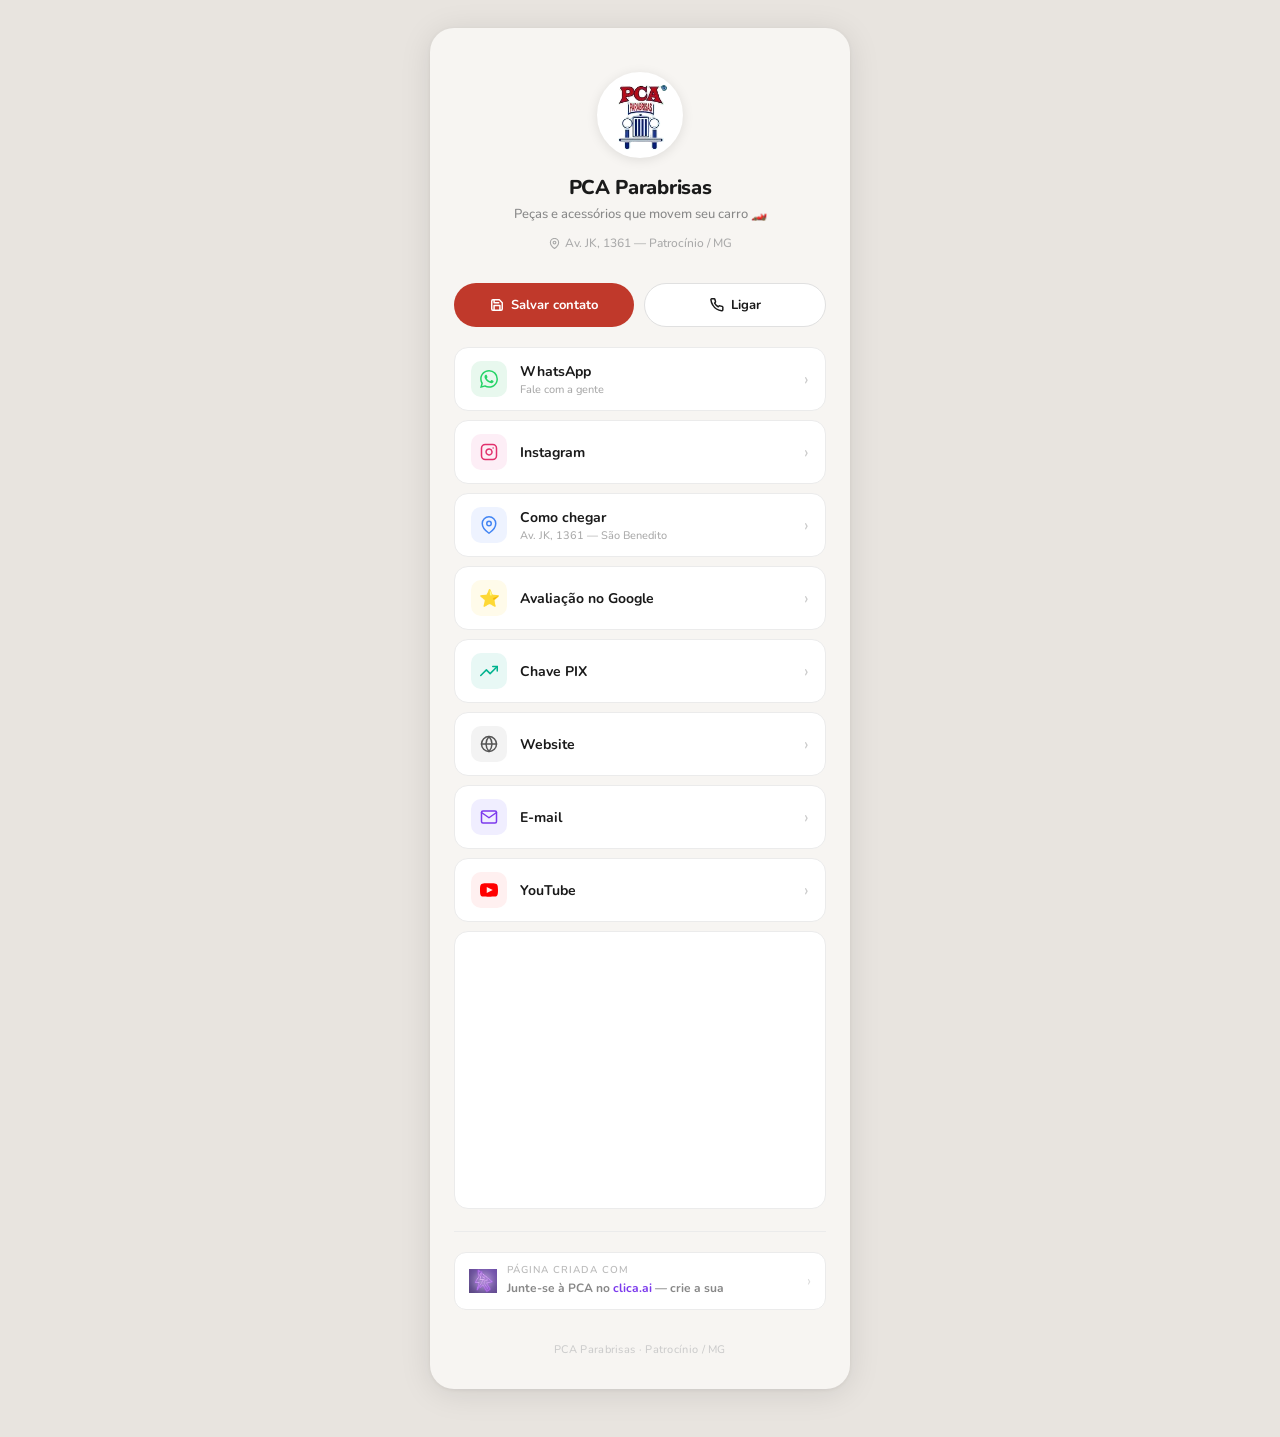
==== pcaparabrisas/index.html @ f95d6e51 "Add files via upload Organizando pasta." ====
<!DOCTYPE html>
<html lang="pt-BR">
<head>
  <meta charset="UTF-8"/>
  <meta name="viewport" content="width=device-width, initial-scale=1.0"/>
  <title>PCA Parabrisas</title>
  <link href="https://fonts.googleapis.com/css2?family=Nunito:wght@400;500;600;700;800&display=swap" rel="stylesheet"/>
  <link rel="stylesheet" href="style.css"/>
</head>
<body>
<div class="page">

  <!-- HEADER -->
  <div class="header">
    <div class="avatar">
      <img src="assets/logo-pca.png" alt="PCA Parabrisas"/>
    </div>
    <div class="brand">PCA Parabrisas</div>
    <div class="slogan">Peças e acessórios que movem seu carro 🏎️</div>
    <a href="https://maps.google.com/?q=Av.+Juscelino+Kubitschek+1361+São+Benedito+Patrocinio+MG" target="_blank" class="location">
      <svg width="11" height="11" viewBox="0 0 24 24" fill="none" stroke="currentColor" stroke-width="2.5" stroke-linecap="round" stroke-linejoin="round"><path d="M21 10c0 7-9 13-9 13S3 17 3 10a9 9 0 0 1 18 0z"/><circle cx="12" cy="10" r="3"/></svg>
      Av. JK, 1361 — Patrocínio / MG
    </a>
  </div>

  <!-- AÇÕES RÁPIDAS -->
  <div class="actions">
    <a href="#" id="btn-save" class="btn-action btn-save">
      <svg width="14" height="14" viewBox="0 0 24 24" fill="none" stroke="currentColor" stroke-width="2.5" stroke-linecap="round" stroke-linejoin="round"><path d="M19 21H5a2 2 0 0 1-2-2V5a2 2 0 0 1 2-2h11l5 5v11a2 2 0 0 1-2 2z"/><polyline points="17 21 17 13 7 13 7 21"/><polyline points="7 3 7 8 15 8"/></svg>
      Salvar contato
    </a>
    <a href="tel:+55" class="btn-action btn-call">
      <svg width="14" height="14" viewBox="0 0 24 24" fill="none" stroke="currentColor" stroke-width="2.5" stroke-linecap="round" stroke-linejoin="round"><path d="M22 16.92v3a2 2 0 0 1-2.18 2 19.79 19.79 0 0 1-8.63-3.07A19.5 19.5 0 0 1 4.69 12 19.79 19.79 0 0 1 1.61 3.34 2 2 0 0 1 3.6 1.14h3a2 2 0 0 1 2 1.72c.127.96.361 1.903.7 2.81a2 2 0 0 1-.45 2.11L7.91 8.72a16 16 0 0 0 6.29 6.29l.95-.95a2 2 0 0 1 2.11-.45c.907.339 1.85.573 2.81.7A2 2 0 0 1 22 16.92z"/></svg>
      Ligar
    </a>
  </div>

  <!-- LINKS -->
  <div class="links">

    <a href="https://wa.me/55" target="_blank" class="link">
      <div class="link-icon ic-wa"><svg width="18" height="18" viewBox="0 0 24 24" fill="currentColor"><path d="M17.472 14.382c-.297-.149-1.758-.867-2.03-.967-.273-.099-.471-.148-.67.15-.197.297-.767.966-.94 1.164-.173.199-.347.223-.644.075-.297-.15-1.255-.463-2.39-1.475-.883-.788-1.48-1.761-1.653-2.059-.173-.297-.018-.458.13-.606.134-.133.298-.347.446-.52.149-.174.198-.298.298-.497.099-.198.05-.371-.025-.52-.075-.149-.669-1.612-.916-2.207-.242-.579-.487-.5-.669-.51a12.8 12.8 0 0 0-.57-.01c-.198 0-.52.074-.792.372-.272.297-1.04 1.016-1.04 2.479 0 1.462 1.065 2.875 1.213 3.074.149.198 2.096 3.2 5.077 4.487.709.306 1.262.489 1.694.625.712.227 1.36.195 1.871.118.571-.085 1.758-.719 2.006-1.413.248-.694.248-1.289.173-1.413-.074-.124-.272-.198-.57-.347m-5.421 7.403h-.004a9.87 9.87 0 0 1-5.031-1.378l-.361-.214-3.741.982.998-3.648-.235-.374a9.86 9.86 0 0 1-1.51-5.26c.001-5.45 4.436-9.884 9.888-9.884 2.64 0 5.122 1.03 6.988 2.898a9.825 9.825 0 0 1 2.893 6.994c-.003 5.45-4.437 9.884-9.885 9.884m8.413-18.297A11.815 11.815 0 0 0 12.05 0C5.495 0 .16 5.335.157 11.892c0 2.096.547 4.142 1.588 5.945L.057 24l6.305-1.654a11.882 11.882 0 0 0 5.683 1.448h.005c6.554 0 11.89-5.335 11.893-11.893a11.821 11.821 0 0 0-3.48-8.413Z"/></svg></div>
      <div class="link-label">WhatsApp<span class="link-sub">Fale com a gente</span></div>
      <span class="link-arrow">›</span>
    </a>

    <a href="https://instagram.com/pcaparabrisas" target="_blank" class="link">
      <div class="link-icon ic-ig"><svg width="18" height="18" viewBox="0 0 24 24" fill="none" stroke="currentColor" stroke-width="2" stroke-linecap="round" stroke-linejoin="round"><rect x="2" y="2" width="20" height="20" rx="5"/><path d="M16 11.37A4 4 0 1 1 12.63 8 4 4 0 0 1 16 11.37z"/><line x1="17.5" y1="6.5" x2="17.51" y2="6.5"/></svg></div>
      <div class="link-label">Instagram</div>
      <span class="link-arrow">›</span>
    </a>

    <a href="https://maps.google.com/?q=Av.+Juscelino+Kubitschek+1361+Patrocinio+MG" target="_blank" class="link">
      <div class="link-icon ic-map"><svg width="18" height="18" viewBox="0 0 24 24" fill="none" stroke="currentColor" stroke-width="2" stroke-linecap="round" stroke-linejoin="round"><path d="M21 10c0 7-9 13-9 13S3 17 3 10a9 9 0 0 1 18 0z"/><circle cx="12" cy="10" r="3"/></svg></div>
      <div class="link-label">Como chegar<span class="link-sub">Av. JK, 1361 — São Benedito</span></div>
      <span class="link-arrow">›</span>
    </a>

    <a href="#" class="link">
      <div class="link-icon ic-star">⭐</div>
      <div class="link-label">Avaliação no Google</div>
      <span class="link-arrow">›</span>
    </a>

    <a href="#" class="link">
      <div class="link-icon ic-pix"><svg width="18" height="18" viewBox="0 0 24 24" fill="none" stroke="currentColor" stroke-width="2" stroke-linecap="round" stroke-linejoin="round"><polyline points="23 6 13.5 15.5 8.5 10.5 1 18"/><polyline points="17 6 23 6 23 12"/></svg></div>
      <div class="link-label">Chave PIX</div>
      <span class="link-arrow">›</span>
    </a>

    <a href="#" class="link">
      <div class="link-icon ic-site"><svg width="18" height="18" viewBox="0 0 24 24" fill="none" stroke="currentColor" stroke-width="2" stroke-linecap="round" stroke-linejoin="round"><circle cx="12" cy="12" r="10"/><line x1="2" y1="12" x2="22" y2="12"/><path d="M12 2a15.3 15.3 0 0 1 4 10 15.3 15.3 0 0 1-4 10 15.3 15.3 0 0 1-4-10 15.3 15.3 0 0 1 4-10z"/></svg></div>
      <div class="link-label">Website</div>
      <span class="link-arrow">›</span>
    </a>

    <a href="mailto:contato@pcaparabrisas.com.br" class="link">
      <div class="link-icon ic-mail"><svg width="18" height="18" viewBox="0 0 24 24" fill="none" stroke="currentColor" stroke-width="2" stroke-linecap="round" stroke-linejoin="round"><path d="M4 4h16c1.1 0 2 .9 2 2v12c0 1.1-.9 2-2 2H4c-1.1 0-2-.9-2-2V6c0-1.1.9-2 2-2z"/><polyline points="22,6 12,13 2,6"/></svg></div>
      <div class="link-label">E-mail</div>
      <span class="link-arrow">›</span>
    </a>

    <a href="https://youtube.com/@pcaparabrisas" target="_blank" class="link">
      <div class="link-icon ic-yt"><svg width="18" height="18" viewBox="0 0 24 24" fill="currentColor"><path d="M19.615 3.184c-3.604-.246-11.631-.245-15.23 0-3.897.266-4.356 2.62-4.385 8.816.029 6.185.484 8.549 4.385 8.816 3.6.245 11.626.246 15.23 0 3.897-.266 4.356-2.62 4.385-8.816-.029-6.185-.484-8.549-4.385-8.816zm-10.615 12.816v-8l8 3.993-8 4.007z"/></svg></div>
      <div class="link-label">YouTube</div>
      <span class="link-arrow">›</span>
    </a>

    <a href="https://maps.google.com/?q=Av.+Juscelino+Kubitschek+1361+Patrocinio+MG" target="_blank" class="link">
<iframe src="https://www.google.com/maps/embed?pb=!1m18!1m12!1m3!1d3774.0635754454747!2d-46.99857899999999!3d-18.9285799!2m3!1f0!2f0!3f0!3m2!1i1024!2i768!4f13.1!3m3!1m2!1s0x94afbaeb46625031%3A0x6a85503c4d590db1!2sPCA%20Parabrisas%20LTDA!5e0!3m2!1spt-BR!2sbr!4v1773636270590!5m2!1spt-BR!2sbr" width="600" height="250" style="border:0;" allowfullscreen="" loading="lazy" referrerpolicy="no-referrer-when-downgrade"></iframe>
    </a>

  </div>

  <!-- CLICA.AI BANNER -->
  <div class="sep"></div>
  <div class="clica-wrap">
    <a href="https://wa.me/5534997168699?text=Olá!%20Vi%20a%20página%20da%20PCA%20Parabrisas%20e%20quero%20uma%20para%20minha%20empresa!" target="_blank" class="clica">
      <img src="assets/logo-clicaai.png" alt="clica.ai"/>
      <div class="clica-text">
        <small>Página criada com</small>
        <span>Junte-se à PCA no <b>clica.ai</b> — crie a sua</span>
      </div>
      <span class="clica-arr">›</span>
    </a>
  </div>

  <div class="footer">PCA Parabrisas · Patrocínio / MG</div>

</div>
<script src="main.js"></script>
</body>
</html>
---- pcaparabrisas/style.css ----
/* ============================================
   PCA Parabrisas — Link na Bio
   style.css
   ============================================ */

*, *::before, *::after { box-sizing: border-box; margin: 0; padding: 0; }

body {
  font-family: 'Nunito', sans-serif;
  background: #e8e4df;
  min-height: 100dvh;
  display: flex;
  justify-content: center;
  align-items: flex-start;
  padding: 28px 16px 48px;
  color: #1a1a1a;
}

/* ── CARD ── */
.page {
  width: 100%;
  max-width: 420px;
  background: #f7f5f2;
  border-radius: 24px;
  box-shadow: 0 4px 32px rgba(0,0,0,.1), 0 1px 4px rgba(0,0,0,.06);
  overflow: hidden;
  display: flex;
  flex-direction: column;
  align-items: center;
  padding-bottom: 32px;
}

/* ── HEADER ── */
.header {
  width: 100%;
  padding: 44px 24px 32px;
  display: flex;
  flex-direction: column;
  align-items: center;
  text-align: center;
}

.avatar {
  width: 86px; height: 86px;
  border-radius: 50%;
  overflow: hidden;
  margin-bottom: 16px;
  border: 3px solid #fff;
  box-shadow: 0 2px 12px rgba(0,0,0,.1);
  background: #fff;
}
.avatar img { width: 100%; height: 100%; object-fit: cover; }

.brand  { font-size: 20px; font-weight: 800; color: #1a1a1a; letter-spacing: -.3px; }
.slogan { font-size: 13px; color: #888; margin-top: 4px; font-weight: 500; }

.location {
  display: inline-flex; align-items: center; gap: 5px;
  margin-top: 12px;
  font-size: 12px; color: #aaa; font-weight: 500;
  text-decoration: none;
  transition: color .2s;
}
.location:hover { color: #c0392b; }
.location svg { flex-shrink: 0; }

/* ── ACTION ROW ── */
.actions {
  display: flex; gap: 10px;
  width: calc(100% - 48px);
  margin-bottom: 20px;
}
.btn-action {
  flex: 1;
  display: flex; align-items: center; justify-content: center; gap: 7px;
  height: 44px;
  border-radius: 99px;
  font-family: 'Nunito'; font-size: 13px; font-weight: 700;
  text-decoration: none;
  transition: all .18s;
  border: none; cursor: pointer;
}
.btn-save {
  background: #c0392b;
  color: #fff;
}
.btn-save:hover { background: #a93226; }
.btn-call {
  background: #fff;
  color: #1a1a1a;
  border: 1.5px solid #e0e0e0;
}
.btn-call:hover { border-color: #bbb; background: #fafafa; }

/* ── LINKS ── */
.links {
  width: calc(100% - 48px);
  display: flex; flex-direction: column; gap: 9px;
}

.link {
  display: flex; align-items: center; gap: 13px;
  padding: 13px 16px;
  border-radius: 14px;
  background: #fff;
  border: 1.5px solid #ebebeb;
  text-decoration: none;
  color: #1a1a1a;
  font-size: 14px; font-weight: 700;
  transition: all .18s;
  animation: up .4s both;
}
.link:hover {
  border-color: #d0d0d0;
  box-shadow: 0 4px 14px rgba(0,0,0,.07);
  transform: translateY(-1px);
}
.link:active { transform: scale(.99); }

.link-icon {
  width: 36px; height: 36px; flex-shrink: 0;
  border-radius: 10px;
  display: flex; align-items: center; justify-content: center;
  font-size: 17px;
}
.link-label { flex: 1; }
.link-sub {
  font-size: 11px; font-weight: 500; color: #aaa;
  display: block; margin-top: 1px;
}
.link-arrow { color: #ccc; font-size: 18px; font-weight: 400; transition: transform .18s; }
.link:hover .link-arrow { transform: translateX(3px); color: #999; }

/* ── ICON COLORS ── */
.ic-wa   { background: #e8f8ee; color: #25d366; }
.ic-ig   { background: #fdeef6; color: #e1306c; }
.ic-map  { background: #eef3ff; color: #4285f4; }
.ic-star { background: #fffbea; color: #f5b400; }
.ic-pix  { background: #e8f8f5; color: #00b38f; }
.ic-site { background: #f3f3f3; color: #555; }
.ic-mail { background: #f0eeff; color: #7c3aed; }
.ic-yt   { background: #fff0f0; color: #ff0000; }
.ic-tel  { background: #efffef; color: #2e7d32; }

/* ── DIVIDER ── */
.sep {
  width: calc(100% - 48px);
  height: 1px;
  background: #ebebeb;
  margin: 22px 0 20px;
}

/* ── CLICA.AI BANNER ── */
.clica-wrap { width: calc(100% - 48px); }
.clica {
  display: flex; align-items: center; gap: 10px;
  padding: 11px 14px;
  border-radius: 12px;
  border: 1.5px solid #ebebeb;
  background: #fff;
  text-decoration: none;
  transition: all .18s;
}
.clica:hover {
  border-color: #d4b8ff;
  box-shadow: 0 2px 10px rgba(124,58,237,.08);
}
.clica img {
  width: 28px; height: 28px; object-fit: contain; flex-shrink: 0;
  opacity: .75;
}
.clica-text { flex: 1; line-height: 1.3; }
.clica-text small {
  font-size: 10px; font-weight: 600; color: #bbb;
  text-transform: uppercase; letter-spacing: 1px;
  display: block;
}
.clica-text span { font-size: 12px; font-weight: 700; color: #888; }
.clica-text span b { color: #7c3aed; }
.clica-arr { color: #ddd; font-size: 16px; }

/* ── FOOTER ── */
.footer {
  margin-top: 32px;
  font-size: 11px; color: #ccc; font-weight: 500;
  letter-spacing: .3px;
}

/* ── ANIMAÇÕES ── */
@keyframes up {
  from { opacity: 0; transform: translateY(12px); }
  to   { opacity: 1; transform: translateY(0); }
}
.links .link:nth-child(1) { animation-delay: .04s }
.links .link:nth-child(2) { animation-delay: .08s }
.links .link:nth-child(3) { animation-delay: .12s }
.links .link:nth-child(4) { animation-delay: .16s }
.links .link:nth-child(5) { animation-delay: .20s }
.links .link:nth-child(6) { animation-delay: .24s }
.links .link:nth-child(7) { animation-delay: .28s }
.links .link:nth-child(8) { animation-delay: .32s }
.links .link:nth-child(9) { animation-delay: .36s }
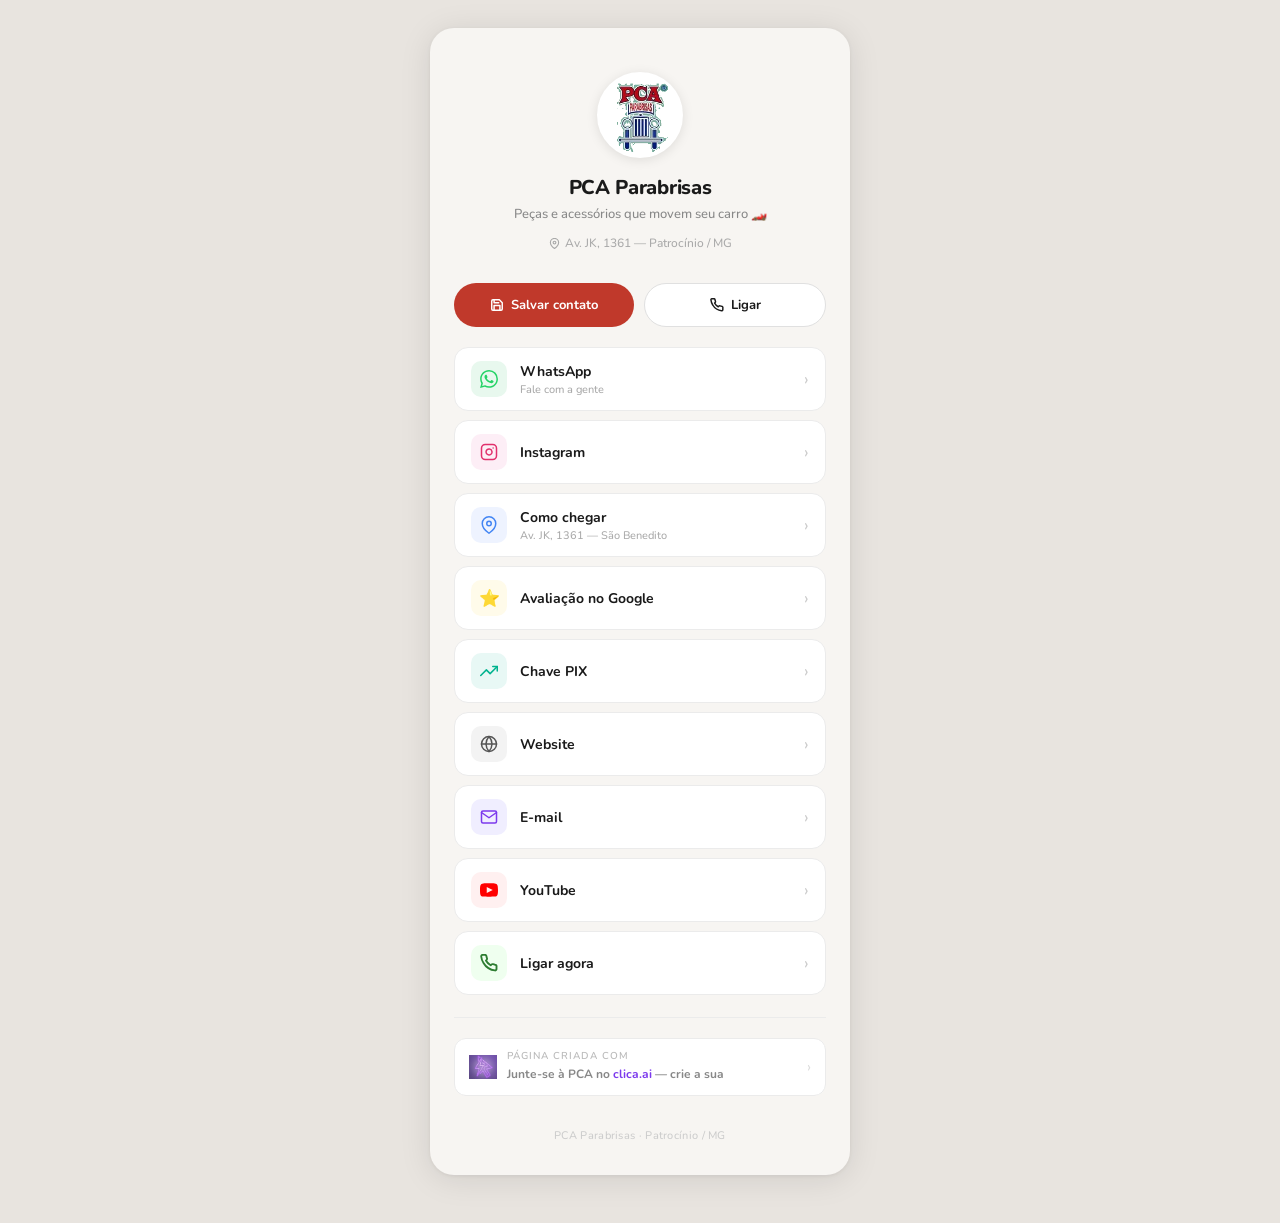
==== commit bd626b28: "Update index.html" ====
--- a/pcaparabrisas/index.html
+++ b/pcaparabrisas/index.html
@@ -5,98 +5,283 @@
   <meta name="viewport" content="width=device-width, initial-scale=1.0"/>
   <title>PCA Parabrisas</title>
   <link href="https://fonts.googleapis.com/css2?family=Nunito:wght@400;500;600;700;800&display=swap" rel="stylesheet"/>
-  <link rel="stylesheet" href="style.css"/>
+  <style>
+/* ============================================
+   PCA Parabrisas — Link na Bio
+   style.css
+   ============================================ */
+
+*, *::before, *::after { box-sizing: border-box; margin: 0; padding: 0; }
+
+body {
+  font-family: 'Nunito', sans-serif;
+  background: #e8e4df;
+  min-height: 100dvh;
+  display: flex;
+  justify-content: center;
+  align-items: flex-start;
+  padding: 28px 16px 48px;
+  color: #1a1a1a;
+}
+
+/* ── CARD ── */
+.page {
+  width: 100%;
+  max-width: 420px;
+  background: #f7f5f2;
+  border-radius: 24px;
+  box-shadow: 0 4px 32px rgba(0,0,0,.1), 0 1px 4px rgba(0,0,0,.06);
+  overflow: hidden;
+  display: flex;
+  flex-direction: column;
+  align-items: center;
+  padding-bottom: 32px;
+}
+
+/* ── HEADER ── */
+.header {
+  width: 100%;
+  padding: 44px 24px 32px;
+  display: flex;
+  flex-direction: column;
+  align-items: center;
+  text-align: center;
+}
+
+.avatar {
+  width: 86px; height: 86px;
+  border-radius: 50%;
+  overflow: hidden;
+  margin-bottom: 16px;
+  border: 3px solid #fff;
+  box-shadow: 0 2px 12px rgba(0,0,0,.1);
+  background: #fff;
+}
+.avatar img { width: 100%; height: 100%; object-fit: cover; }
+
+.brand  { font-size: 20px; font-weight: 800; color: #1a1a1a; letter-spacing: -.3px; }
+.slogan { font-size: 13px; color: #888; margin-top: 4px; font-weight: 500; }
+
+.location {
+  display: inline-flex; align-items: center; gap: 5px;
+  margin-top: 12px;
+  font-size: 12px; color: #aaa; font-weight: 500;
+  text-decoration: none;
+  transition: color .2s;
+}
+.location:hover { color: #c0392b; }
+.location svg { flex-shrink: 0; }
+
+/* ── ACTION ROW ── */
+.actions {
+  display: flex; gap: 10px;
+  width: calc(100% - 48px);
+  margin-bottom: 20px;
+}
+.btn-action {
+  flex: 1;
+  display: flex; align-items: center; justify-content: center; gap: 7px;
+  height: 44px;
+  border-radius: 99px;
+  font-family: 'Nunito'; font-size: 13px; font-weight: 700;
+  text-decoration: none;
+  transition: all .18s;
+  border: none; cursor: pointer;
+}
+.btn-save {
+  background: #c0392b;
+  color: #fff;
+}
+.btn-save:hover { background: #a93226; }
+.btn-call {
+  background: #fff;
+  color: #1a1a1a;
+  border: 1.5px solid #e0e0e0;
+}
+.btn-call:hover { border-color: #bbb; background: #fafafa; }
+
+/* ── LINKS ── */
+.links {
+  width: calc(100% - 48px);
+  display: flex; flex-direction: column; gap: 9px;
+}
+
+.link {
+  display: flex; align-items: center; gap: 13px;
+  padding: 13px 16px;
+  border-radius: 14px;
+  background: #fff;
+  border: 1.5px solid #ebebeb;
+  text-decoration: none;
+  color: #1a1a1a;
+  font-size: 14px; font-weight: 700;
+  transition: all .18s;
+  animation: up .4s both;
+}
+.link:hover {
+  border-color: #d0d0d0;
+  box-shadow: 0 4px 14px rgba(0,0,0,.07);
+  transform: translateY(-1px);
+}
+.link:active { transform: scale(.99); }
+
+.link-icon {
+  width: 36px; height: 36px; flex-shrink: 0;
+  border-radius: 10px;
+  display: flex; align-items: center; justify-content: center;
+  font-size: 17px;
+}
+.link-label { flex: 1; }
+.link-sub {
+  font-size: 11px; font-weight: 500; color: #aaa;
+  display: block; margin-top: 1px;
+}
+.link-arrow { color: #ccc; font-size: 18px; font-weight: 400; transition: transform .18s; }
+.link:hover .link-arrow { transform: translateX(3px); color: #999; }
+
+/* ── ICON COLORS ── */
+.ic-wa   { background: #e8f8ee; color: #25d366; }
+.ic-ig   { background: #fdeef6; color: #e1306c; }
+.ic-map  { background: #eef3ff; color: #4285f4; }
+.ic-star { background: #fffbea; color: #f5b400; }
+.ic-pix  { background: #e8f8f5; color: #00b38f; }
+.ic-site { background: #f3f3f3; color: #555; }
+.ic-mail { background: #f0eeff; color: #7c3aed; }
+.ic-yt   { background: #fff0f0; color: #ff0000; }
+.ic-tel  { background: #efffef; color: #2e7d32; }
+
+/* ── DIVIDER ── */
+.sep {
+  width: calc(100% - 48px);
+  height: 1px;
+  background: #ebebeb;
+  margin: 22px 0 20px;
+}
+
+/* ── CLICA.AI BANNER ── */
+.clica-wrap { width: calc(100% - 48px); }
+.clica {
+  display: flex; align-items: center; gap: 10px;
+  padding: 11px 14px;
+  border-radius: 12px;
+  border: 1.5px solid #ebebeb;
+  background: #fff;
+  text-decoration: none;
+  transition: all .18s;
+}
+.clica:hover {
+  border-color: #d4b8ff;
+  box-shadow: 0 2px 10px rgba(124,58,237,.08);
+}
+.clica img {
+  width: 28px; height: 28px; object-fit: contain; flex-shrink: 0;
+  opacity: .75;
+}
+.clica-text { flex: 1; line-height: 1.3; }
+.clica-text small {
+  font-size: 10px; font-weight: 600; color: #bbb;
+  text-transform: uppercase; letter-spacing: 1px;
+  display: block;
+}
+.clica-text span { font-size: 12px; font-weight: 700; color: #888; }
+.clica-text span b { color: #7c3aed; }
+.clica-arr { color: #ddd; font-size: 16px; }
+
+/* ── FOOTER ── */
+.footer {
+  margin-top: 32px;
+  font-size: 11px; color: #ccc; font-weight: 500;
+  letter-spacing: .3px;
+}
+
+/* ── ANIMAÇÕES ── */
+@keyframes up {
+  from { opacity: 0; transform: translateY(12px); }
+  to   { opacity: 1; transform: translateY(0); }
+}
+.links .link:nth-child(1) { animation-delay: .04s }
+.links .link:nth-child(2) { animation-delay: .08s }
+.links .link:nth-child(3) { animation-delay: .12s }
+.links .link:nth-child(4) { animation-delay: .16s }
+.links .link:nth-child(5) { animation-delay: .20s }
+.links .link:nth-child(6) { animation-delay: .24s }
+.links .link:nth-child(7) { animation-delay: .28s }
+.links .link:nth-child(8) { animation-delay: .32s }
+.links .link:nth-child(9) { animation-delay: .36s }
+
+  </style>
 </head>
 <body>
 <div class="page">
 
-  <!-- HEADER -->
   <div class="header">
     <div class="avatar">
-      <img src="assets/logo-pca.png" alt="PCA Parabrisas"/>
+      <img src="[data-uri]" alt="PCA Parabrisas"/>
     </div>
     <div class="brand">PCA Parabrisas</div>
     <div class="slogan">Peças e acessórios que movem seu carro 🏎️</div>
     <a href="https://maps.google.com/?q=Av.+Juscelino+Kubitschek+1361+São+Benedito+Patrocinio+MG" target="_blank" class="location">
-      <svg width="11" height="11" viewBox="0 0 24 24" fill="none" stroke="currentColor" stroke-width="2.5" stroke-linecap="round" stroke-linejoin="round"><path d="M21 10c0 7-9 13-9 13S3 17 3 10a9 9 0 0 1 18 0z"/><circle cx="12" cy="10" r="3"/></svg>
-      Av. JK, 1361 — Patrocínio / MG
+      <svg width="11" height="11" viewBox="0 0 24 24" fill="none" stroke="currentColor" stroke-width="2.5" stroke-linecap="round" stroke-linejoin="round"><path d="M21 10c0 7-9 13-9 13S3 17 3 10a9 9 0 0 1 18 0z"/><circle cx="12" cy="10" r="3"/></svg> Av. JK, 1361 — Patrocínio / MG
     </a>
   </div>
 
-  <!-- AÇÕES RÁPIDAS -->
   <div class="actions">
-    <a href="#" id="btn-save" class="btn-action btn-save">
-      <svg width="14" height="14" viewBox="0 0 24 24" fill="none" stroke="currentColor" stroke-width="2.5" stroke-linecap="round" stroke-linejoin="round"><path d="M19 21H5a2 2 0 0 1-2-2V5a2 2 0 0 1 2-2h11l5 5v11a2 2 0 0 1-2 2z"/><polyline points="17 21 17 13 7 13 7 21"/><polyline points="7 3 7 8 15 8"/></svg>
-      Salvar contato
-    </a>
-    <a href="tel:+55" class="btn-action btn-call">
-      <svg width="14" height="14" viewBox="0 0 24 24" fill="none" stroke="currentColor" stroke-width="2.5" stroke-linecap="round" stroke-linejoin="round"><path d="M22 16.92v3a2 2 0 0 1-2.18 2 19.79 19.79 0 0 1-8.63-3.07A19.5 19.5 0 0 1 4.69 12 19.79 19.79 0 0 1 1.61 3.34 2 2 0 0 1 3.6 1.14h3a2 2 0 0 1 2 1.72c.127.96.361 1.903.7 2.81a2 2 0 0 1-.45 2.11L7.91 8.72a16 16 0 0 0 6.29 6.29l.95-.95a2 2 0 0 1 2.11-.45c.907.339 1.85.573 2.81.7A2 2 0 0 1 22 16.92z"/></svg>
-      Ligar
-    </a>
+    <a href="#" id="btn-save" class="btn-action btn-save"><svg width="14" height="14" viewBox="0 0 24 24" fill="none" stroke="currentColor" stroke-width="2.5" stroke-linecap="round" stroke-linejoin="round"><path d="M19 21H5a2 2 0 0 1-2-2V5a2 2 0 0 1 2-2h11l5 5v11a2 2 0 0 1-2 2z"/><polyline points="17 21 17 13 7 13 7 21"/><polyline points="7 3 7 8 15 8"/></svg> Salvar contato</a>
+    <a href="tel:+55" class="btn-action btn-call"><svg width="14" height="14" viewBox="0 0 24 24" fill="none" stroke="currentColor" stroke-width="2.5" stroke-linecap="round" stroke-linejoin="round"><path d="M22 16.92v3a2 2 0 0 1-2.18 2 19.79 19.79 0 0 1-8.63-3.07A19.5 19.5 0 0 1 4.69 12 19.79 19.79 0 0 1 1.61 3.34 2 2 0 0 1 3.6 1.14h3a2 2 0 0 1 2 1.72c.127.96.361 1.903.7 2.81a2 2 0 0 1-.45 2.11L7.91 8.72a16 16 0 0 0 6.29 6.29l.95-.95a2 2 0 0 1 2.11-.45c.907.339 1.85.573 2.81.7A2 2 0 0 1 22 16.92z"/></svg> Ligar</a>
   </div>
 
-  <!-- LINKS -->
   <div class="links">
-
     <a href="https://wa.me/55" target="_blank" class="link">
       <div class="link-icon ic-wa"><svg width="18" height="18" viewBox="0 0 24 24" fill="currentColor"><path d="M17.472 14.382c-.297-.149-1.758-.867-2.03-.967-.273-.099-.471-.148-.67.15-.197.297-.767.966-.94 1.164-.173.199-.347.223-.644.075-.297-.15-1.255-.463-2.39-1.475-.883-.788-1.48-1.761-1.653-2.059-.173-.297-.018-.458.13-.606.134-.133.298-.347.446-.52.149-.174.198-.298.298-.497.099-.198.05-.371-.025-.52-.075-.149-.669-1.612-.916-2.207-.242-.579-.487-.5-.669-.51a12.8 12.8 0 0 0-.57-.01c-.198 0-.52.074-.792.372-.272.297-1.04 1.016-1.04 2.479 0 1.462 1.065 2.875 1.213 3.074.149.198 2.096 3.2 5.077 4.487.709.306 1.262.489 1.694.625.712.227 1.36.195 1.871.118.571-.085 1.758-.719 2.006-1.413.248-.694.248-1.289.173-1.413-.074-.124-.272-.198-.57-.347m-5.421 7.403h-.004a9.87 9.87 0 0 1-5.031-1.378l-.361-.214-3.741.982.998-3.648-.235-.374a9.86 9.86 0 0 1-1.51-5.26c.001-5.45 4.436-9.884 9.888-9.884 2.64 0 5.122 1.03 6.988 2.898a9.825 9.825 0 0 1 2.893 6.994c-.003 5.45-4.437 9.884-9.885 9.884m8.413-18.297A11.815 11.815 0 0 0 12.05 0C5.495 0 .16 5.335.157 11.892c0 2.096.547 4.142 1.588 5.945L.057 24l6.305-1.654a11.882 11.882 0 0 0 5.683 1.448h.005c6.554 0 11.89-5.335 11.893-11.893a11.821 11.821 0 0 0-3.48-8.413Z"/></svg></div>
       <div class="link-label">WhatsApp<span class="link-sub">Fale com a gente</span></div>
       <span class="link-arrow">›</span>
     </a>
-
     <a href="https://instagram.com/pcaparabrisas" target="_blank" class="link">
       <div class="link-icon ic-ig"><svg width="18" height="18" viewBox="0 0 24 24" fill="none" stroke="currentColor" stroke-width="2" stroke-linecap="round" stroke-linejoin="round"><rect x="2" y="2" width="20" height="20" rx="5"/><path d="M16 11.37A4 4 0 1 1 12.63 8 4 4 0 0 1 16 11.37z"/><line x1="17.5" y1="6.5" x2="17.51" y2="6.5"/></svg></div>
       <div class="link-label">Instagram</div>
       <span class="link-arrow">›</span>
     </a>
-
     <a href="https://maps.google.com/?q=Av.+Juscelino+Kubitschek+1361+Patrocinio+MG" target="_blank" class="link">
       <div class="link-icon ic-map"><svg width="18" height="18" viewBox="0 0 24 24" fill="none" stroke="currentColor" stroke-width="2" stroke-linecap="round" stroke-linejoin="round"><path d="M21 10c0 7-9 13-9 13S3 17 3 10a9 9 0 0 1 18 0z"/><circle cx="12" cy="10" r="3"/></svg></div>
       <div class="link-label">Como chegar<span class="link-sub">Av. JK, 1361 — São Benedito</span></div>
       <span class="link-arrow">›</span>
     </a>
-
     <a href="#" class="link">
       <div class="link-icon ic-star">⭐</div>
       <div class="link-label">Avaliação no Google</div>
       <span class="link-arrow">›</span>
     </a>
-
     <a href="#" class="link">
       <div class="link-icon ic-pix"><svg width="18" height="18" viewBox="0 0 24 24" fill="none" stroke="currentColor" stroke-width="2" stroke-linecap="round" stroke-linejoin="round"><polyline points="23 6 13.5 15.5 8.5 10.5 1 18"/><polyline points="17 6 23 6 23 12"/></svg></div>
       <div class="link-label">Chave PIX</div>
       <span class="link-arrow">›</span>
     </a>
-
     <a href="#" class="link">
       <div class="link-icon ic-site"><svg width="18" height="18" viewBox="0 0 24 24" fill="none" stroke="currentColor" stroke-width="2" stroke-linecap="round" stroke-linejoin="round"><circle cx="12" cy="12" r="10"/><line x1="2" y1="12" x2="22" y2="12"/><path d="M12 2a15.3 15.3 0 0 1 4 10 15.3 15.3 0 0 1-4 10 15.3 15.3 0 0 1-4-10 15.3 15.3 0 0 1 4-10z"/></svg></div>
       <div class="link-label">Website</div>
       <span class="link-arrow">›</span>
     </a>
-
     <a href="mailto:contato@pcaparabrisas.com.br" class="link">
       <div class="link-icon ic-mail"><svg width="18" height="18" viewBox="0 0 24 24" fill="none" stroke="currentColor" stroke-width="2" stroke-linecap="round" stroke-linejoin="round"><path d="M4 4h16c1.1 0 2 .9 2 2v12c0 1.1-.9 2-2 2H4c-1.1 0-2-.9-2-2V6c0-1.1.9-2 2-2z"/><polyline points="22,6 12,13 2,6"/></svg></div>
       <div class="link-label">E-mail</div>
       <span class="link-arrow">›</span>
     </a>
-
     <a href="https://youtube.com/@pcaparabrisas" target="_blank" class="link">
       <div class="link-icon ic-yt"><svg width="18" height="18" viewBox="0 0 24 24" fill="currentColor"><path d="M19.615 3.184c-3.604-.246-11.631-.245-15.23 0-3.897.266-4.356 2.62-4.385 8.816.029 6.185.484 8.549 4.385 8.816 3.6.245 11.626.246 15.23 0 3.897-.266 4.356-2.62 4.385-8.816-.029-6.185-.484-8.549-4.385-8.816zm-10.615 12.816v-8l8 3.993-8 4.007z"/></svg></div>
       <div class="link-label">YouTube</div>
       <span class="link-arrow">›</span>
     </a>
-
-    <a href="https://maps.google.com/?q=Av.+Juscelino+Kubitschek+1361+Patrocinio+MG" target="_blank" class="link">
-<iframe src="https://www.google.com/maps/embed?pb=!1m18!1m12!1m3!1d3774.0635754454747!2d-46.99857899999999!3d-18.9285799!2m3!1f0!2f0!3f0!3m2!1i1024!2i768!4f13.1!3m3!1m2!1s0x94afbaeb46625031%3A0x6a85503c4d590db1!2sPCA%20Parabrisas%20LTDA!5e0!3m2!1spt-BR!2sbr!4v1773636270590!5m2!1spt-BR!2sbr" width="600" height="250" style="border:0;" allowfullscreen="" loading="lazy" referrerpolicy="no-referrer-when-downgrade"></iframe>
-    </a>
-
+    <a href="tel:+55" class="link">
+      <div class="link-icon ic-tel"><svg width="18" height="18" viewBox="0 0 24 24" fill="none" stroke="currentColor" stroke-width="2.5" stroke-linecap="round" stroke-linejoin="round"><path d="M22 16.92v3a2 2 0 0 1-2.18 2 19.79 19.79 0 0 1-8.63-3.07A19.5 19.5 0 0 1 4.69 12 19.79 19.79 0 0 1 1.61 3.34 2 2 0 0 1 3.6 1.14h3a2 2 0 0 1 2 1.72c.127.96.361 1.903.7 2.81a2 2 0 0 1-.45 2.11L7.91 8.72a16 16 0 0 0 6.29 6.29l.95-.95a2 2 0 0 1 2.11-.45c.907.339 1.85.573 2.81.7A2 2 0 0 1 22 16.92z"/></svg></div>
+      <div class="link-label">Ligar agora</div>
+      <span class="link-arrow">›</span>
+    </a>
   </div>
 
-  <!-- CLICA.AI BANNER -->
   <div class="sep"></div>
   <div class="clica-wrap">
     <a href="https://wa.me/5534997168699?text=Olá!%20Vi%20a%20página%20da%20PCA%20Parabrisas%20e%20quero%20uma%20para%20minha%20empresa!" target="_blank" class="clica">
-      <img src="assets/logo-clicaai.png" alt="clica.ai"/>
+      <img src="[data-uri]" alt="clica.ai"/>
       <div class="clica-text">
         <small>Página criada com</small>
         <span>Junte-se à PCA no <b>clica.ai</b> — crie a sua</span>
@@ -108,6 +293,34 @@
   <div class="footer">PCA Parabrisas · Patrocínio / MG</div>
 
 </div>
-<script src="main.js"></script>
+<script>/* ============================================
+   PCA Parabrisas — Scripts
+   main.js
+   ============================================ */
+
+// Salvar contato como vCard
+document.getElementById('btn-save')?.addEventListener('click', (e) => {
+  e.preventDefault();
+  const vcard = [
+    'BEGIN:VCARD',
+    'VERSION:3.0',
+    'FN:PCA Parabrisas',
+    'ORG:PCA Parabrisas',
+    'TEL;TYPE=CELL:+55',
+    'EMAIL:contato@pcaparabrisas.com.br',
+    'ADR;TYPE=WORK:;;Av. Juscelino Kubitschek, 1361;Patrocínio;MG;;Brasil',
+    'URL:https://clicaai.shop/pcaparabrisas',
+    'END:VCARD'
+  ].join('\n');
+
+  const blob = new Blob([vcard], { type: 'text/vcard' });
+  const url  = URL.createObjectURL(blob);
+  const a    = document.createElement('a');
+  a.href     = url;
+  a.download = 'pca-parabrisas.vcf';
+  a.click();
+  URL.revokeObjectURL(url);
+});
+</script>
 </body>
-</html>+</html>
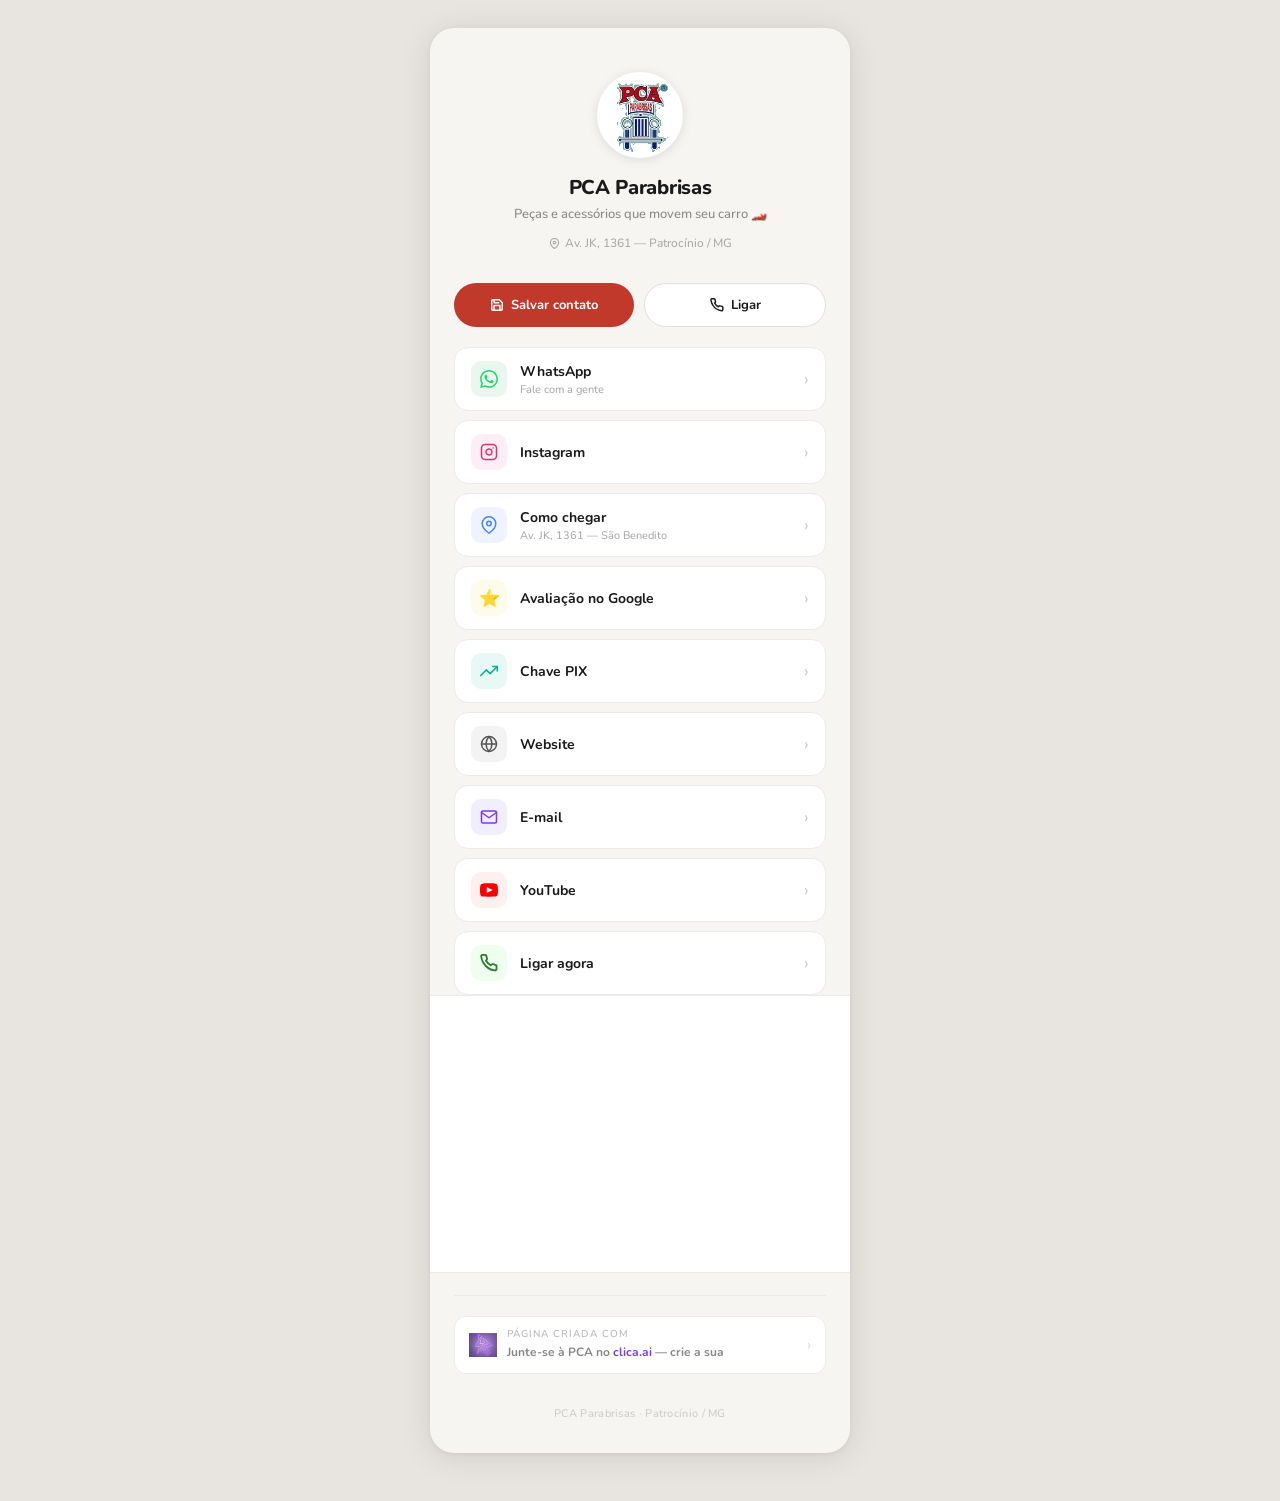
==== commit 794c240c: "Update print statement from 'Hello' to 'Goodbye'" ====
--- a/pcaparabrisas/index.html
+++ b/pcaparabrisas/index.html
@@ -277,6 +277,10 @@
       <span class="link-arrow">›</span>
     </a>
   </div>
+
+      <a href="https://maps.google.com/?q=Av.+Juscelino+Kubitschek+1361+Patrocinio+MG" target="_blank" class="link">
+<iframe src="https://www.google.com/maps/embed?pb=!1m18!1m12!1m3!1d3774.0635754454747!2d-46.99857899999999!3d-18.9285799!2m3!1f0!2f0!3f0!3m2!1i1024!2i768!4f13.1!3m3!1m2!1s0x94afbaeb46625031%3A0x6a85503c4d590db1!2sPCA%20Parabrisas%20LTDA!5e0!3m2!1spt-BR!2sbr!4v1773636270590!5m2!1spt-BR!2sbr" width="600" height="250" style="border:0;" allowfullscreen="" loading="lazy" referrerpolicy="no-referrer-when-downgrade"></iframe>
+    </a>
 
   <div class="sep"></div>
   <div class="clica-wrap">
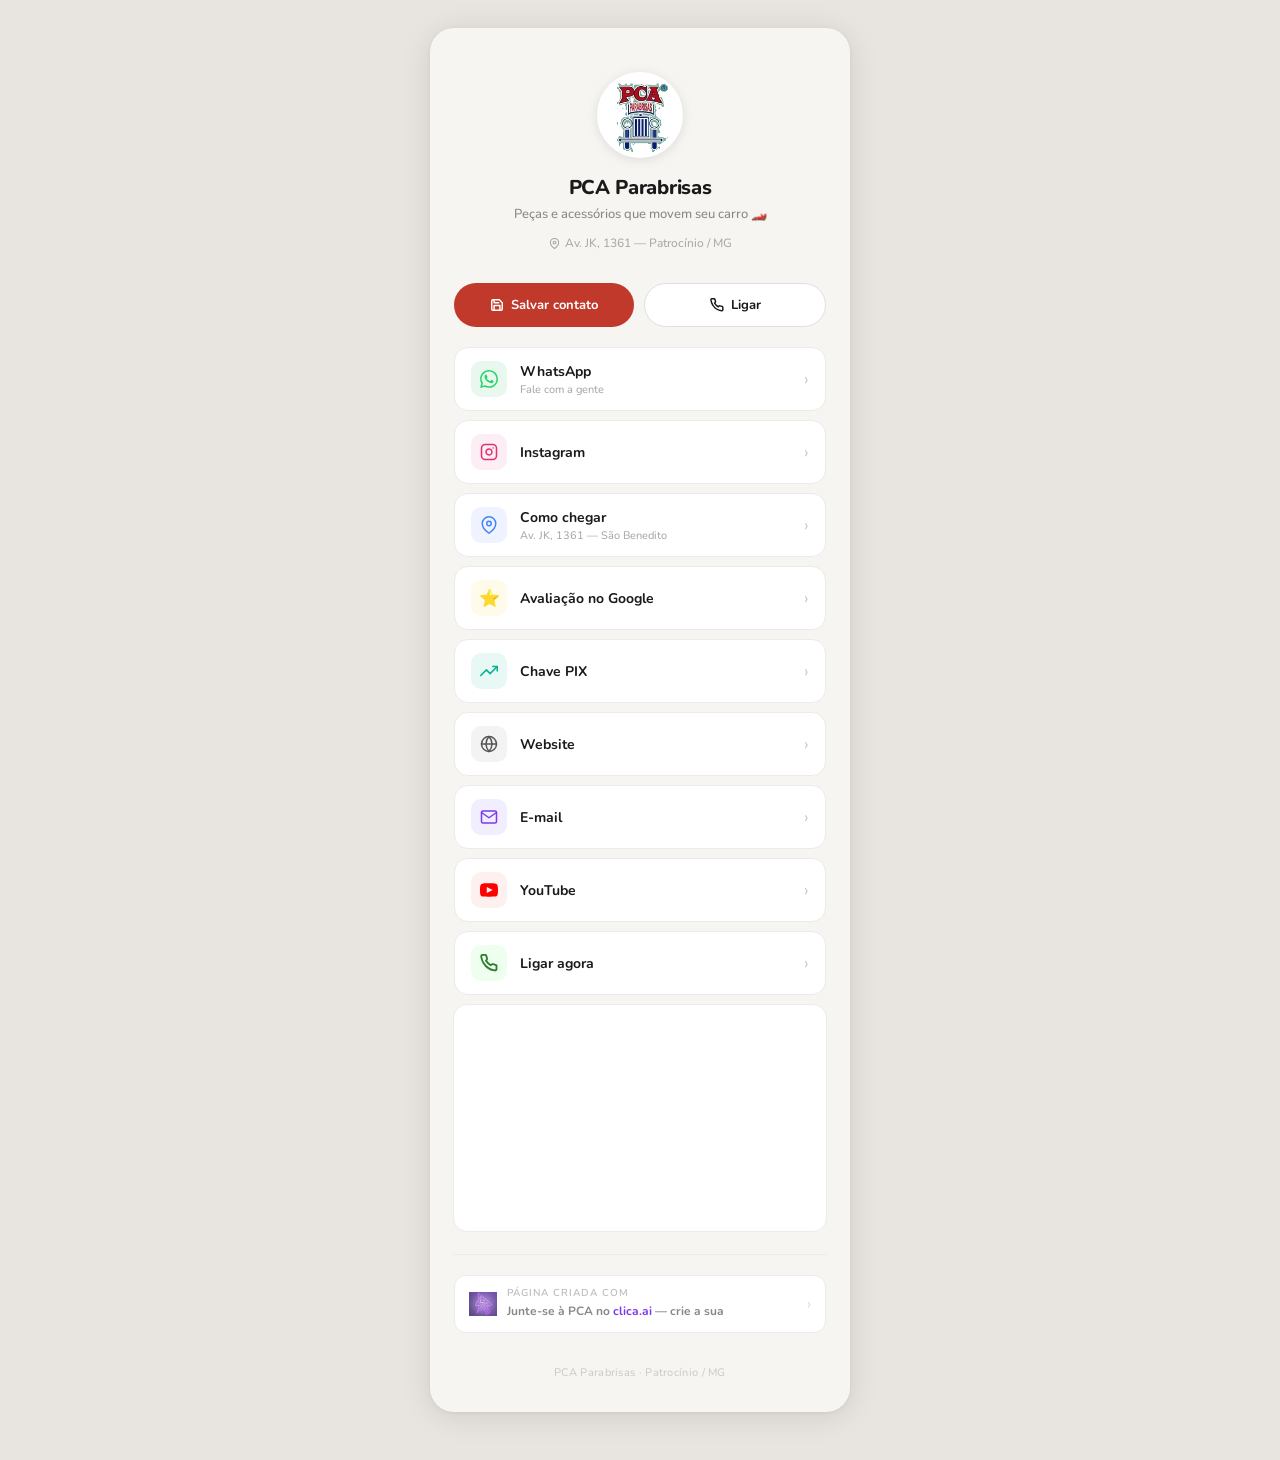
==== commit 358caaa9: "Update index.html" ====
--- a/pcaparabrisas/index.html
+++ b/pcaparabrisas/index.html
@@ -278,8 +278,8 @@
     </a>
   </div>
 
-      <a href="https://maps.google.com/?q=Av.+Juscelino+Kubitschek+1361+Patrocinio+MG" target="_blank" class="link">
-<iframe src="https://www.google.com/maps/embed?pb=!1m18!1m12!1m3!1d3774.0635754454747!2d-46.99857899999999!3d-18.9285799!2m3!1f0!2f0!3f0!3m2!1i1024!2i768!4f13.1!3m3!1m2!1s0x94afbaeb46625031%3A0x6a85503c4d590db1!2sPCA%20Parabrisas%20LTDA!5e0!3m2!1spt-BR!2sbr!4v1773636270590!5m2!1spt-BR!2sbr" width="600" height="250" style="border:0;" allowfullscreen="" loading="lazy" referrerpolicy="no-referrer-when-downgrade"></iframe>
+      <a href="https://maps.google.com/?q=Av.+Juscelino+Kubitschek+1361+Patrocinio+MG" target="_blank" class="link" style="margin-top: 9px;">
+<iframe src="https://www.google.com/maps/embed?pb=!1m18!1m12!1m3!1d3774.0635754454747!2d-46.99857899999999!3d-18.9285799!2m3!1f0!2f0!3f0!3m2!1i1024!2i768!4f13.1!3m3!1m2!1s0x94afbaeb46625031%3A0x6a85503c4d590db1!2sPCA%20Parabrisas%20LTDA!5e0!3m2!1spt-BR!2sbr!4v1773636270590!5m2!1spt-BR!2sbr" width="340" height="200" style="border:0;" allowfullscreen="" loading="lazy" referrerpolicy="no-referrer-when-downgrade"></iframe>
     </a>
 
   <div class="sep"></div>
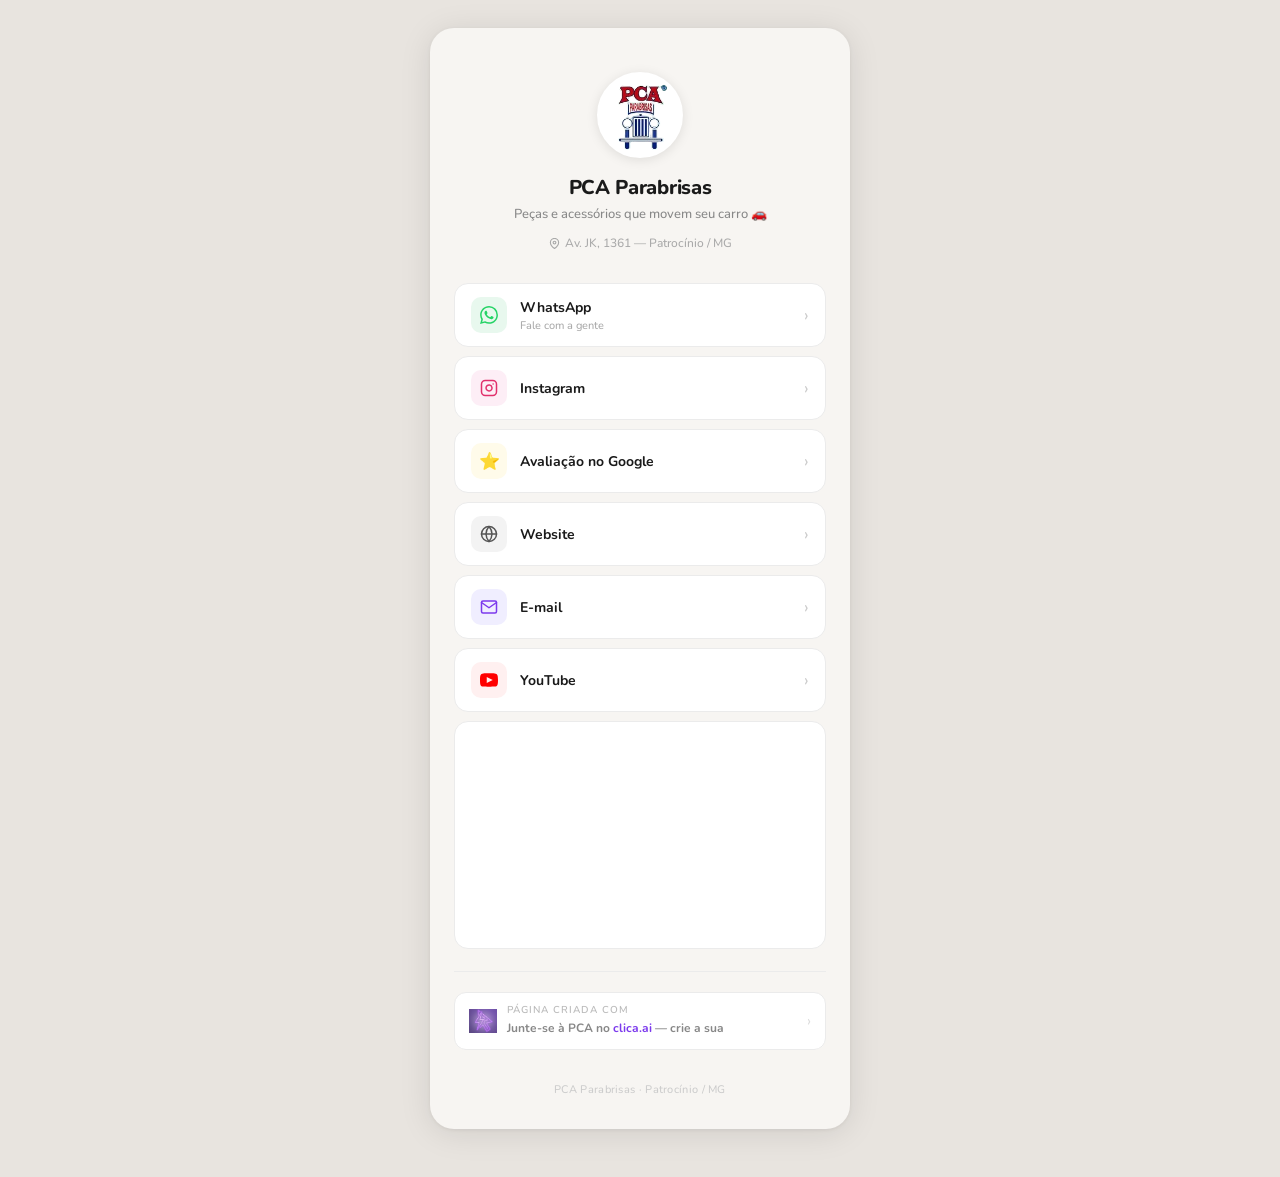
==== commit ca00f2b2: "Ajustes nos links da PCA." ====
--- a/pcaparabrisas/index.html
+++ b/pcaparabrisas/index.html
@@ -216,52 +216,37 @@
 
   <div class="header">
     <div class="avatar">
-      <img src="[data-uri]" alt="PCA Parabrisas"/>
-    </div>
+<img src="assets/logo-pca.png" alt="">    </div>
     <div class="brand">PCA Parabrisas</div>
-    <div class="slogan">Peças e acessórios que movem seu carro 🏎️</div>
+    <div class="slogan">Peças e acessórios que movem seu carro 🚗</div>
     <a href="https://maps.google.com/?q=Av.+Juscelino+Kubitschek+1361+São+Benedito+Patrocinio+MG" target="_blank" class="location">
       <svg width="11" height="11" viewBox="0 0 24 24" fill="none" stroke="currentColor" stroke-width="2.5" stroke-linecap="round" stroke-linejoin="round"><path d="M21 10c0 7-9 13-9 13S3 17 3 10a9 9 0 0 1 18 0z"/><circle cx="12" cy="10" r="3"/></svg> Av. JK, 1361 — Patrocínio / MG
     </a>
   </div>
 
-  <div class="actions">
-    <a href="#" id="btn-save" class="btn-action btn-save"><svg width="14" height="14" viewBox="0 0 24 24" fill="none" stroke="currentColor" stroke-width="2.5" stroke-linecap="round" stroke-linejoin="round"><path d="M19 21H5a2 2 0 0 1-2-2V5a2 2 0 0 1 2-2h11l5 5v11a2 2 0 0 1-2 2z"/><polyline points="17 21 17 13 7 13 7 21"/><polyline points="7 3 7 8 15 8"/></svg> Salvar contato</a>
-    <a href="tel:+55" class="btn-action btn-call"><svg width="14" height="14" viewBox="0 0 24 24" fill="none" stroke="currentColor" stroke-width="2.5" stroke-linecap="round" stroke-linejoin="round"><path d="M22 16.92v3a2 2 0 0 1-2.18 2 19.79 19.79 0 0 1-8.63-3.07A19.5 19.5 0 0 1 4.69 12 19.79 19.79 0 0 1 1.61 3.34 2 2 0 0 1 3.6 1.14h3a2 2 0 0 1 2 1.72c.127.96.361 1.903.7 2.81a2 2 0 0 1-.45 2.11L7.91 8.72a16 16 0 0 0 6.29 6.29l.95-.95a2 2 0 0 1 2.11-.45c.907.339 1.85.573 2.81.7A2 2 0 0 1 22 16.92z"/></svg> Ligar</a>
-  </div>
 
   <div class="links">
-    <a href="https://wa.me/55" target="_blank" class="link">
+    <a href="https://api.whatsapp.com/send?phone=553438321515" target="_blank" class="link">
       <div class="link-icon ic-wa"><svg width="18" height="18" viewBox="0 0 24 24" fill="currentColor"><path d="M17.472 14.382c-.297-.149-1.758-.867-2.03-.967-.273-.099-.471-.148-.67.15-.197.297-.767.966-.94 1.164-.173.199-.347.223-.644.075-.297-.15-1.255-.463-2.39-1.475-.883-.788-1.48-1.761-1.653-2.059-.173-.297-.018-.458.13-.606.134-.133.298-.347.446-.52.149-.174.198-.298.298-.497.099-.198.05-.371-.025-.52-.075-.149-.669-1.612-.916-2.207-.242-.579-.487-.5-.669-.51a12.8 12.8 0 0 0-.57-.01c-.198 0-.52.074-.792.372-.272.297-1.04 1.016-1.04 2.479 0 1.462 1.065 2.875 1.213 3.074.149.198 2.096 3.2 5.077 4.487.709.306 1.262.489 1.694.625.712.227 1.36.195 1.871.118.571-.085 1.758-.719 2.006-1.413.248-.694.248-1.289.173-1.413-.074-.124-.272-.198-.57-.347m-5.421 7.403h-.004a9.87 9.87 0 0 1-5.031-1.378l-.361-.214-3.741.982.998-3.648-.235-.374a9.86 9.86 0 0 1-1.51-5.26c.001-5.45 4.436-9.884 9.888-9.884 2.64 0 5.122 1.03 6.988 2.898a9.825 9.825 0 0 1 2.893 6.994c-.003 5.45-4.437 9.884-9.885 9.884m8.413-18.297A11.815 11.815 0 0 0 12.05 0C5.495 0 .16 5.335.157 11.892c0 2.096.547 4.142 1.588 5.945L.057 24l6.305-1.654a11.882 11.882 0 0 0 5.683 1.448h.005c6.554 0 11.89-5.335 11.893-11.893a11.821 11.821 0 0 0-3.48-8.413Z"/></svg></div>
       <div class="link-label">WhatsApp<span class="link-sub">Fale com a gente</span></div>
       <span class="link-arrow">›</span>
     </a>
-    <a href="https://instagram.com/pcaparabrisas" target="_blank" class="link">
+    <a href="https://www.instagram.com/pcaparabrisas" target="_blank" class="link">
       <div class="link-icon ic-ig"><svg width="18" height="18" viewBox="0 0 24 24" fill="none" stroke="currentColor" stroke-width="2" stroke-linecap="round" stroke-linejoin="round"><rect x="2" y="2" width="20" height="20" rx="5"/><path d="M16 11.37A4 4 0 1 1 12.63 8 4 4 0 0 1 16 11.37z"/><line x1="17.5" y1="6.5" x2="17.51" y2="6.5"/></svg></div>
       <div class="link-label">Instagram</div>
       <span class="link-arrow">›</span>
     </a>
-    <a href="https://maps.google.com/?q=Av.+Juscelino+Kubitschek+1361+Patrocinio+MG" target="_blank" class="link">
-      <div class="link-icon ic-map"><svg width="18" height="18" viewBox="0 0 24 24" fill="none" stroke="currentColor" stroke-width="2" stroke-linecap="round" stroke-linejoin="round"><path d="M21 10c0 7-9 13-9 13S3 17 3 10a9 9 0 0 1 18 0z"/><circle cx="12" cy="10" r="3"/></svg></div>
-      <div class="link-label">Como chegar<span class="link-sub">Av. JK, 1361 — São Benedito</span></div>
-      <span class="link-arrow">›</span>
-    </a>
-    <a href="#" class="link">
+    <a href="www.google.com/maps/place//data=!4m3!3m2!1s0x94afbaeb46625031:0x6a85503c4d590db1!12e1?source=g.page.m._&laa=merchant-review-solicitation" class="link">
       <div class="link-icon ic-star">⭐</div>
       <div class="link-label">Avaliação no Google</div>
       <span class="link-arrow">›</span>
     </a>
-    <a href="#" class="link">
-      <div class="link-icon ic-pix"><svg width="18" height="18" viewBox="0 0 24 24" fill="none" stroke="currentColor" stroke-width="2" stroke-linecap="round" stroke-linejoin="round"><polyline points="23 6 13.5 15.5 8.5 10.5 1 18"/><polyline points="17 6 23 6 23 12"/></svg></div>
-      <div class="link-label">Chave PIX</div>
-      <span class="link-arrow">›</span>
-    </a>
-    <a href="#" class="link">
+    <a href="https://www.pcaparabrisas.com.br/" class="link">
       <div class="link-icon ic-site"><svg width="18" height="18" viewBox="0 0 24 24" fill="none" stroke="currentColor" stroke-width="2" stroke-linecap="round" stroke-linejoin="round"><circle cx="12" cy="12" r="10"/><line x1="2" y1="12" x2="22" y2="12"/><path d="M12 2a15.3 15.3 0 0 1 4 10 15.3 15.3 0 0 1-4 10 15.3 15.3 0 0 1-4-10 15.3 15.3 0 0 1 4-10z"/></svg></div>
       <div class="link-label">Website</div>
       <span class="link-arrow">›</span>
     </a>
-    <a href="mailto:contato@pcaparabrisas.com.br" class="link">
+    <a href="mailto:pca@pcaparabrisas.com.br" target="_blank" class="link">
       <div class="link-icon ic-mail"><svg width="18" height="18" viewBox="0 0 24 24" fill="none" stroke="currentColor" stroke-width="2" stroke-linecap="round" stroke-linejoin="round"><path d="M4 4h16c1.1 0 2 .9 2 2v12c0 1.1-.9 2-2 2H4c-1.1 0-2-.9-2-2V6c0-1.1.9-2 2-2z"/><polyline points="22,6 12,13 2,6"/></svg></div>
       <div class="link-label">E-mail</div>
       <span class="link-arrow">›</span>
@@ -271,15 +256,10 @@
       <div class="link-label">YouTube</div>
       <span class="link-arrow">›</span>
     </a>
-    <a href="tel:+55" class="link">
-      <div class="link-icon ic-tel"><svg width="18" height="18" viewBox="0 0 24 24" fill="none" stroke="currentColor" stroke-width="2.5" stroke-linecap="round" stroke-linejoin="round"><path d="M22 16.92v3a2 2 0 0 1-2.18 2 19.79 19.79 0 0 1-8.63-3.07A19.5 19.5 0 0 1 4.69 12 19.79 19.79 0 0 1 1.61 3.34 2 2 0 0 1 3.6 1.14h3a2 2 0 0 1 2 1.72c.127.96.361 1.903.7 2.81a2 2 0 0 1-.45 2.11L7.91 8.72a16 16 0 0 0 6.29 6.29l.95-.95a2 2 0 0 1 2.11-.45c.907.339 1.85.573 2.81.7A2 2 0 0 1 22 16.92z"/></svg></div>
-      <div class="link-label">Ligar agora</div>
-      <span class="link-arrow">›</span>
-    </a>
   </div>
 
-      <a href="https://maps.google.com/?q=Av.+Juscelino+Kubitschek+1361+Patrocinio+MG" target="_blank" class="link" style="margin-top: 9px;">
-<iframe src="https://www.google.com/maps/embed?pb=!1m18!1m12!1m3!1d3774.0635754454747!2d-46.99857899999999!3d-18.9285799!2m3!1f0!2f0!3f0!3m2!1i1024!2i768!4f13.1!3m3!1m2!1s0x94afbaeb46625031%3A0x6a85503c4d590db1!2sPCA%20Parabrisas%20LTDA!5e0!3m2!1spt-BR!2sbr!4v1773636270590!5m2!1spt-BR!2sbr" width="340" height="200" style="border:0;" allowfullscreen="" loading="lazy" referrerpolicy="no-referrer-when-downgrade"></iframe>
+      <a href="https://maps.google.com/?q=Av.+Juscelino+Kubitschek+1361+Patrocinio+MG" target="_blank" class="link" style="width: calc(100% - 48px); margin-top: 9px;">
+<iframe src="https://www.google.com/maps/embed?pb=!1m18!1m12!1m3!1d3774.0635754454747!2d-46.99857899999999!3d-18.9285799!2m3!1f0!2f0!3f0!3m2!1i1024!2i768!4f13.1!3m3!1m2!1s0x94afbaeb46625031%3A0x6a85503c4d590db1!2sPCA%20Parabrisas%20LTDA!5e0!3m2!1spt-BR!2sbr!4v1773636270590!5m2!1spt-BR!2sbr" width="100%" height="200" style="border:0;" allowfullscreen="" loading="lazy" referrerpolicy="no-referrer-when-downgrade"></iframe>
     </a>
 
   <div class="sep"></div>
@@ -311,7 +291,7 @@
     'FN:PCA Parabrisas',
     'ORG:PCA Parabrisas',
     'TEL;TYPE=CELL:+55',
-    'EMAIL:contato@pcaparabrisas.com.br',
+    'EMAIL:pca@pcaparabrisas.com.br',
     'ADR;TYPE=WORK:;;Av. Juscelino Kubitschek, 1361;Patrocínio;MG;;Brasil',
     'URL:https://clicaai.shop/pcaparabrisas',
     'END:VCARD'
@@ -327,4 +307,4 @@
 });
 </script>
 </body>
-</html>
+</html>
